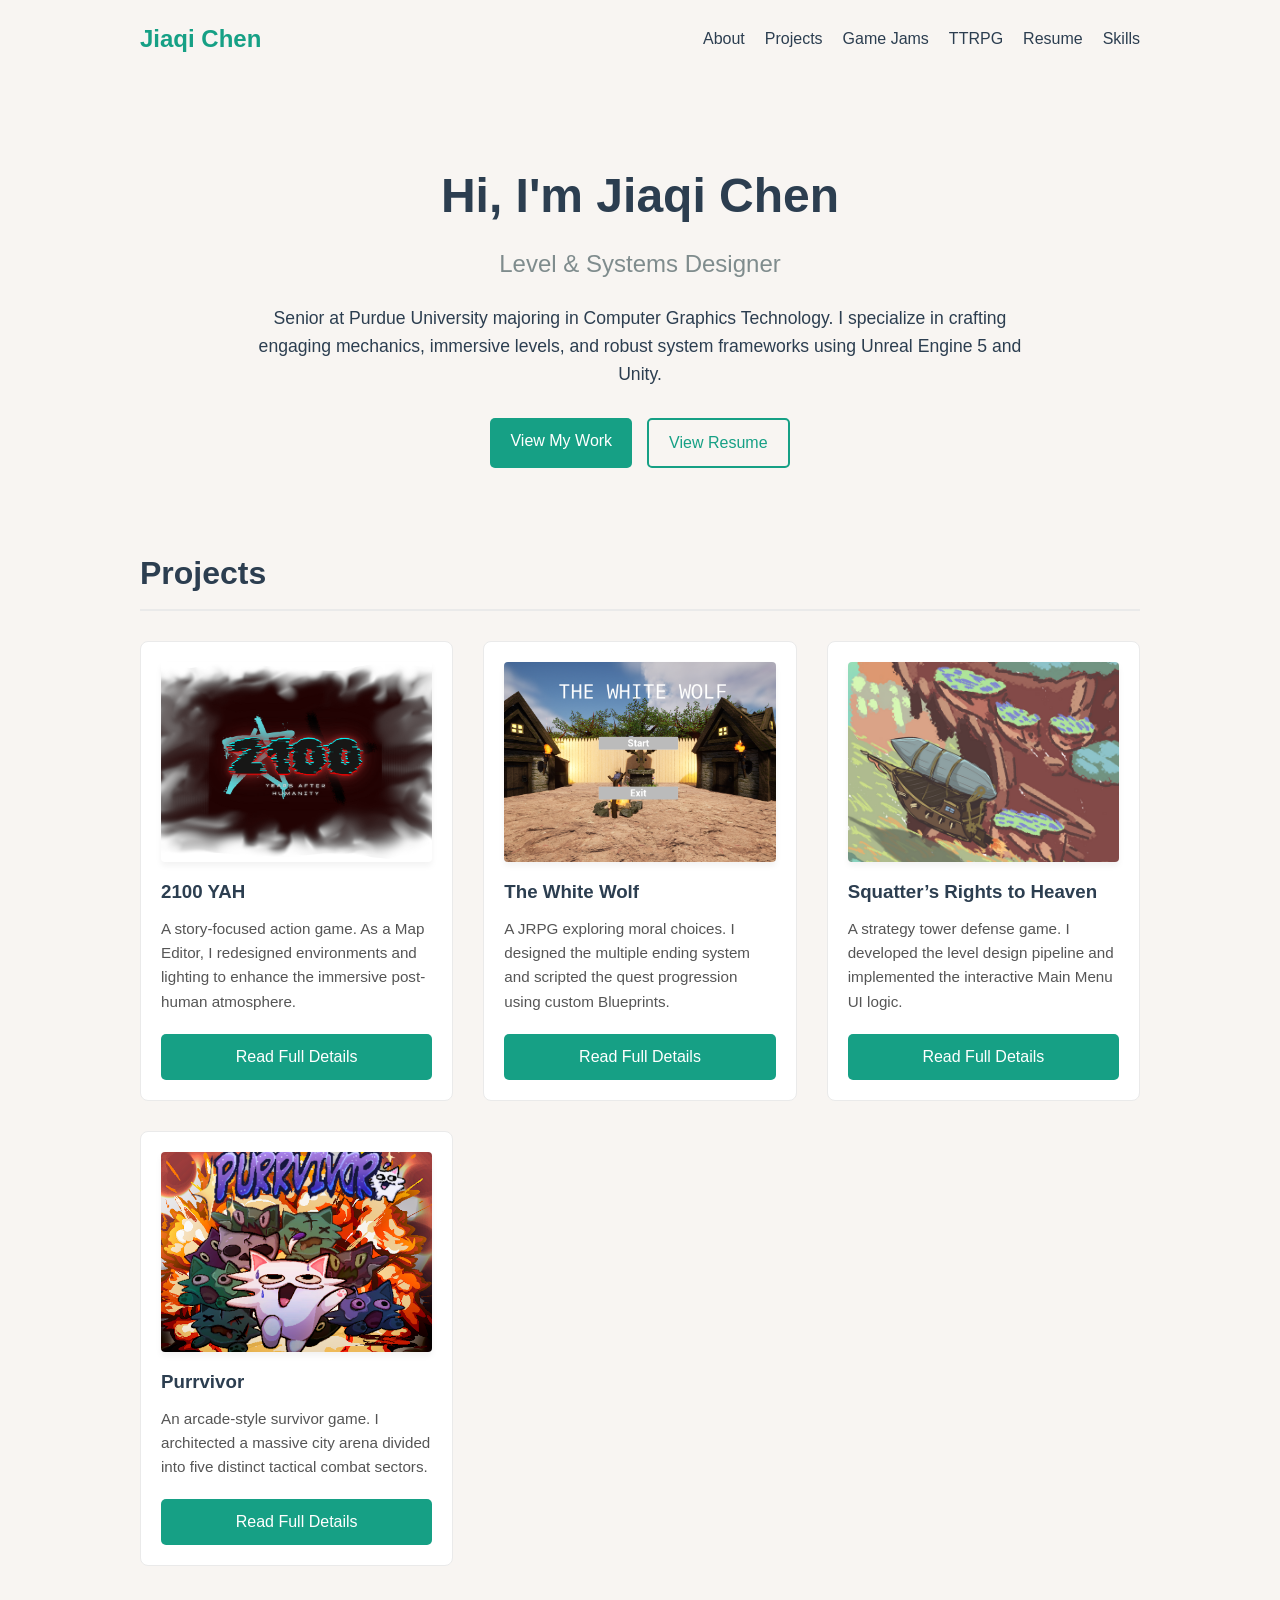
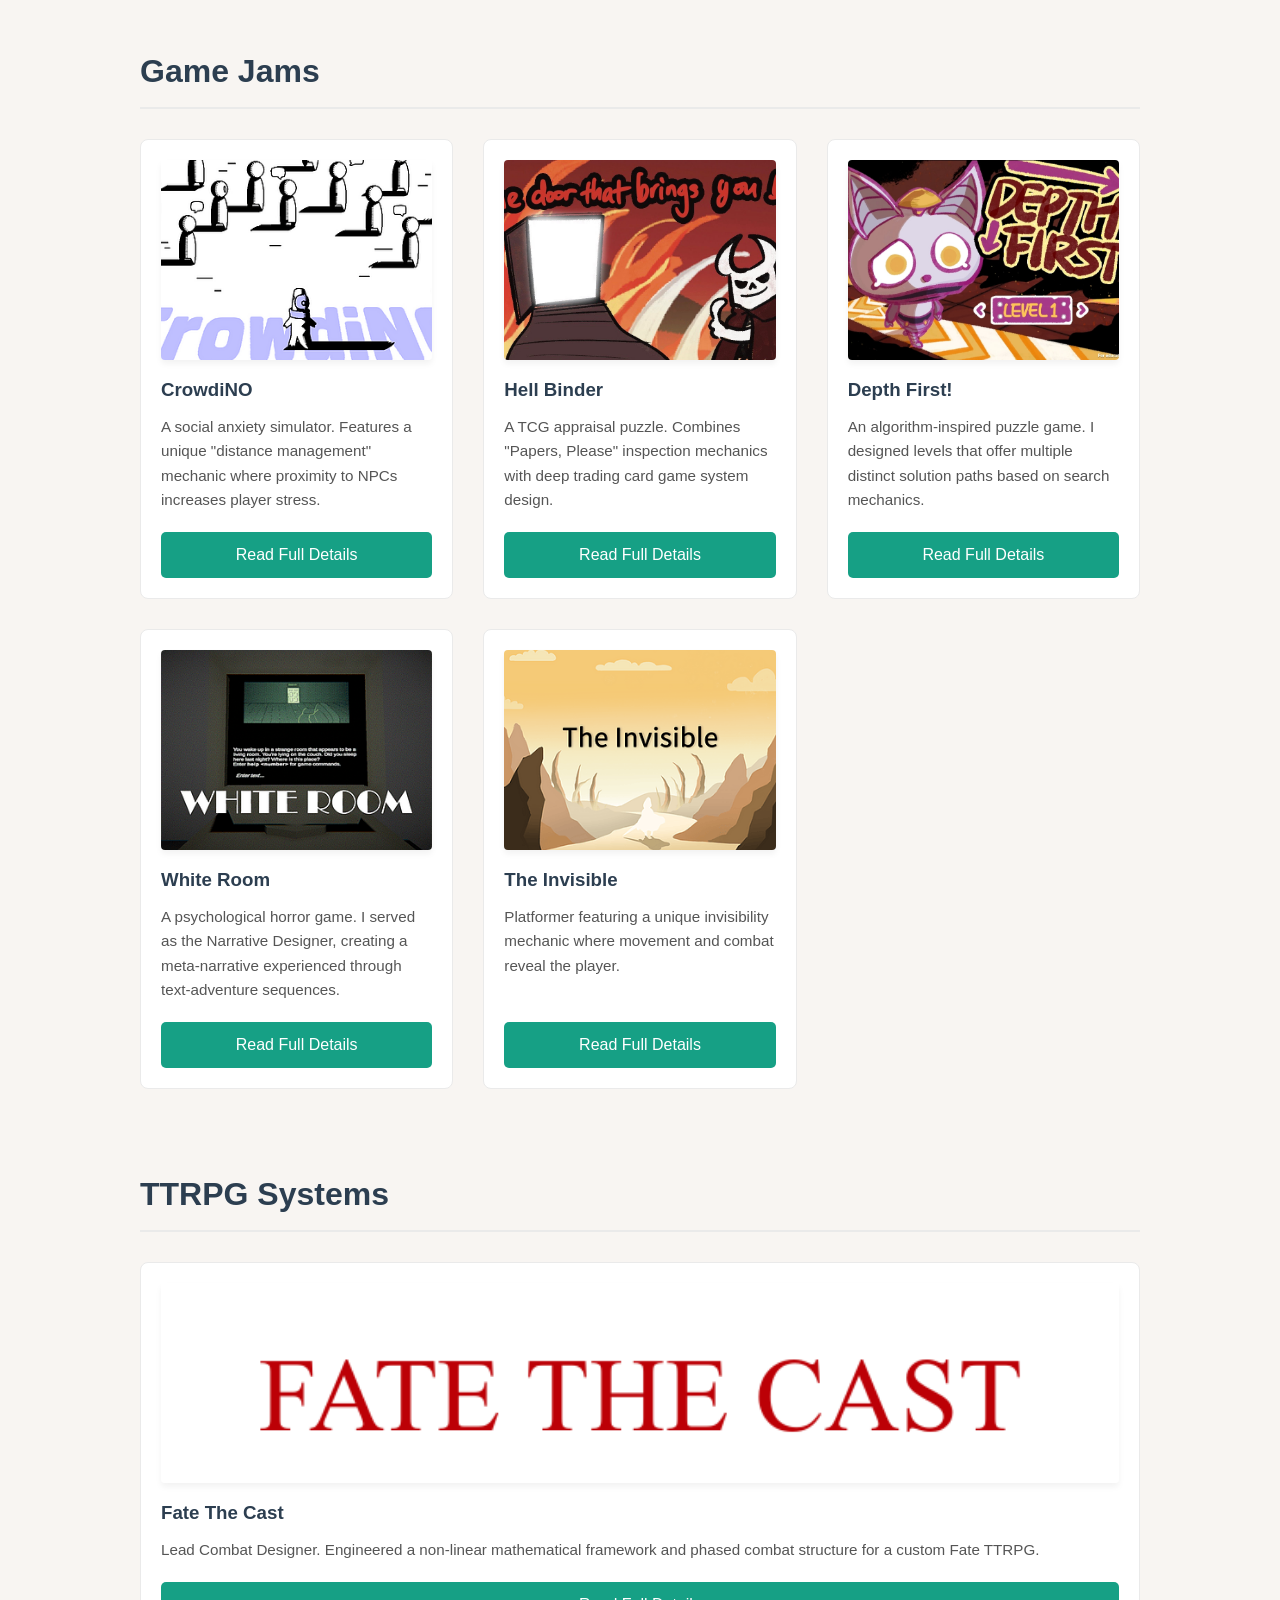
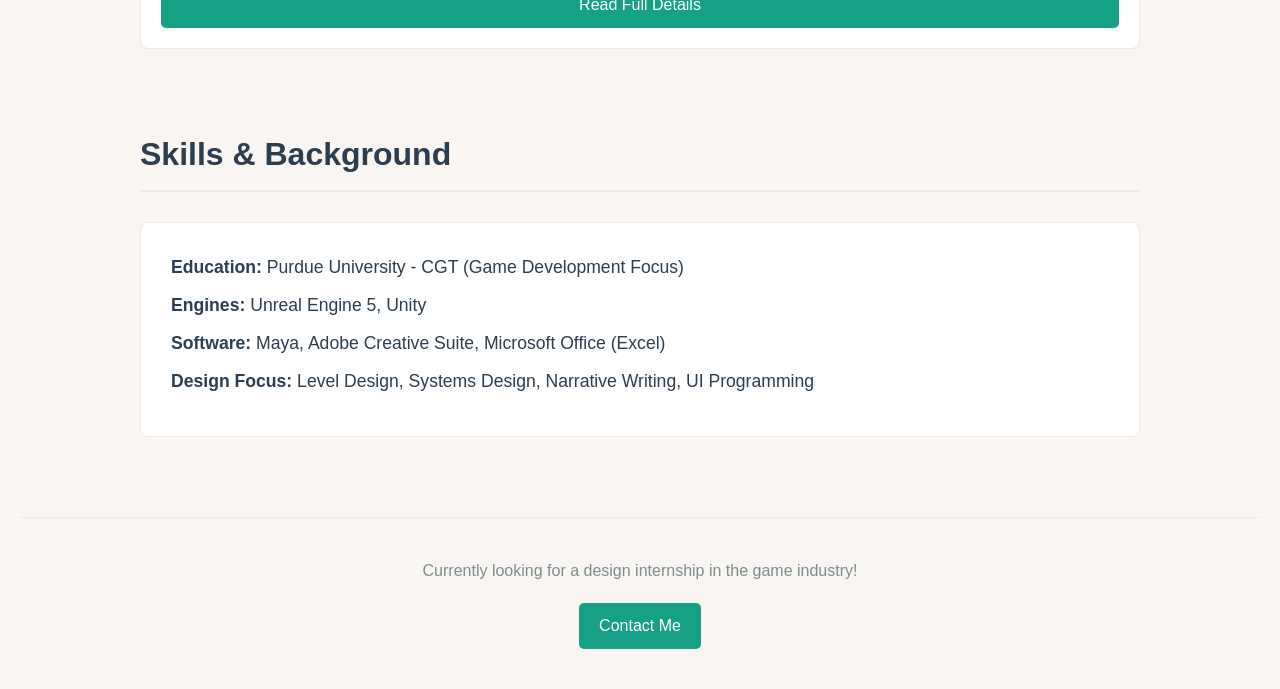
==== index.html @ 8ae1489f "Add files via upload" ====
<!DOCTYPE html>
<html lang="en">
<head>
    <meta charset="UTF-8">
    <meta name="viewport" content="width=device-width, initial-scale=1.0">
    <title>Jiaqi Chen | Level & Systems Designer</title>
    <link rel="stylesheet" href="style.css">
</head>
<body>

    <nav>
        <div class="logo">Jiaqi Chen</div>
        <ul class="nav-links">
            <li><a href="#about">About</a></li>
            <li><a href="#projects">Projects</a></li>
            <li><a href="#gamejams">Game Jams</a></li>
            <li><a href="#ttrpg">TTRPG</a></li>
            <li><a href="resume.html">Resume</a></li> <li><a href="#skills">Skills</a></li>
        </ul>
    </nav>

    <header id="about">
        <h1>Hi, I'm Jiaqi Chen</h1>
        <h2>Level & Systems Designer</h2>
        <p>Senior at Purdue University majoring in Computer Graphics Technology. I specialize in crafting engaging mechanics, immersive levels, and robust system frameworks using Unreal Engine 5 and Unity.</p>
        
        <div style="display: flex; gap: 15px; justify-content: center; margin-top: 30px;">
            <a href="#projects" class="btn">View My Work</a>
            <a href="resume.html" class="btn" style="background-color: transparent; border: 2px solid var(--accent-color); color: var(--accent-color);">View Resume</a>
        </div>
    </header>

    <section id="projects">
        <h2>Projects</h2>
        <div class="project-grid">
            
            <div class="project-card">
                <img src="images/2100YAH_CoverPage.png" alt="2100 YAH" class="project-cover">
                <h3>2100 YAH</h3>
                <p>A story-focused action game. As a Map Editor, I redesigned environments and lighting to enhance the immersive post-human atmosphere.</p>
                <a href="project-2100yah.html" class="details-btn">Read Full Details</a>
            </div>

            <div class="project-card">
                <img src="images/TheWhiteWolf_CoverPage.png" alt="The White Wolf" class="project-cover">
                <h3>The White Wolf</h3>
                <p>A JRPG exploring moral choices. I designed the multiple ending system and scripted the quest progression using custom Blueprints.</p>
                <a href="project-whitewolf.html" class="details-btn">Read Full Details</a>
            </div>

            <div class="project-card">
                <img src="images/ToHeaven_CoverPage.png" alt="Squatter’s Rights to Heaven" class="project-cover">
                <h3>Squatter’s Rights to Heaven</h3>
                <p>A strategy tower defense game. I developed the level design pipeline and implemented the interactive Main Menu UI logic.</p>
                <a href="project-squatter.html" class="details-btn">Read Full Details</a>
            </div>

            <div class="project-card">
                <img src="images/Purrvivor_CoverPage.png" alt="Purrvivor" class="project-cover">
                <h3>Purrvivor</h3>
                <p>An arcade-style survivor game. I architected a massive city arena divided into five distinct tactical combat sectors.</p>
                <a href="project-purrvivor.html" class="details-btn">Read Full Details</a>
            </div>

        </div>
    </section>

    <section id="gamejams">
        <h2>Game Jams</h2>
        <div class="project-grid">
            
            <div class="project-card">
                <img src="images/CrowdiNO_CoverPage.png" alt="CrowdiNO" class="project-cover">
                <h3>CrowdiNO</h3>
                <p>A social anxiety simulator. Features a unique "distance management" mechanic where proximity to NPCs increases player stress.</p>
                <a href="project-crowdino.html" class="details-btn">Read Full Details</a>
            </div>

            <div class="project-card">
                <img src="images/HellBinder_CoverPage.png" alt="Hell Binder" class="project-cover">
                <h3>Hell Binder</h3>
                <p>A TCG appraisal puzzle. Combines "Papers, Please" inspection mechanics with deep trading card game system design.</p>
                <a href="project-hellbinder.html" class="details-btn">Read Full Details</a>
            </div>

            <div class="project-card">
                <img src="images/DepthFirst_CoverPage.png" alt="Depth First" class="project-cover">
                <h3>Depth First!</h3>
                <p>An algorithm-inspired puzzle game. I designed levels that offer multiple distinct solution paths based on search mechanics.</p>
                <a href="project-depthfirst.html" class="details-btn">Read Full Details</a>
            </div>

            <div class="project-card">
                <img src="images/WhiteRoom_CoverPage.png" alt="White Room" class="project-cover">
                <h3>White Room</h3>
                <p>A psychological horror game. I served as the Narrative Designer, creating a meta-narrative experienced through text-adventure sequences.</p>
                <a href="project-whiteroom.html" class="details-btn">Read Full Details</a>
            </div>

            <div class="project-card">
                <img src="images/TheInvisible_CoverPage.png" alt="The Invisible" class="project-cover">
                <h3>The Invisible</h3>
                <p>Platformer featuring a unique invisibility mechanic where movement and combat reveal the player.</p>
                <a href="project-invisible.html" class="details-btn">Read Full Details</a>
            </div>

        </div>
    </section>

    <section id="ttrpg">
        <h2>TTRPG Systems</h2>
        <div class="project-grid">
            <div class="project-card">
                <img src="images/FateTheCast_CoverPage.png" alt="Fate The Cast" class="project-cover">
                <h3>Fate The Cast</h3>
                <p>Lead Combat Designer. Engineered a non-linear mathematical framework and phased combat structure for a custom Fate TTRPG.</p>
                <a href="project-fate.html" class="details-btn">Read Full Details</a>
            </div>
        </div>
    </section>

    <section id="skills">
        <h2>Skills & Background</h2>
        <div class="skills-container">
            <p><strong>Education:</strong> Purdue University - CGT (Game Development Focus)</p>
            <p><strong>Engines:</strong> Unreal Engine 5, Unity</p>
            <p><strong>Software:</strong> Maya, Adobe Creative Suite, Microsoft Office (Excel)</p>
            <p><strong>Design Focus:</strong> Level Design, Systems Design, Narrative Writing, UI Programming</p>
        </div>
    </section>

    <footer>
        <p>Currently looking for a design internship in the game industry!</p>
        <div style="margin-top: 20px;">
            <a href="mailto:jacky.deepdream@gmail.com" class="btn">Contact Me</a>
        </div>
    </footer>

</body>
</html>
---- style.css ----
/* ================================================== */
/* --- 1. 基础设置与配色 (深邃青 & 柔和金) --- */
/* ================================================== */
:root {
    --bg-color: #F8F5F2;      /* 柔和偏暖的背景 */
    --text-color: #2C3E50;    /* 高级深蓝灰文字 */
    --accent-color: #16A085;  /* 深邃青 (主链接/按钮) */
    --accent-secondary: #F39C12; /* 柔和金 (悬浮点缀) */
    --card-bg: #FFFFFF;        /* 纯白卡片背景 */
}

* {
    margin: 0;
    padding: 0;
    box-sizing: border-box;
}

body {
    font-family: -apple-system, BlinkMacSystemFont, "Segoe UI", Roboto, Helvetica, Arial, sans-serif;
    background-color: var(--bg-color);
    color: var(--text-color);
    line-height: 1.6;
    padding: 0 20px;
    scroll-behavior: smooth;
}

/* ================================================== */
/* --- 2. 导航栏 (Nav) --- */
/* ================================================== */
nav {
    display: flex;
    justify-content: space-between;
    align-items: center;
    padding: 20px 0;
    max-width: 1000px;
    margin: 0 auto;
}

.logo {
    font-size: 1.5rem;
    font-weight: bold;
    color: var(--accent-color); 
}

.nav-links {
    list-style: none;
    display: flex;
    gap: 20px;
}

.nav-links a {
    text-decoration: none;
    color: var(--text-color);
    font-weight: 500;
    transition: color 0.2s;
}

.nav-links a:hover {
    color: var(--accent-secondary); 
}

/* ================================================== */
/* --- 3. 头部自我介绍 (Header) --- */
/* ================================================== */
header {
    text-align: center;
    padding: 80px 0;
    max-width: 800px;
    margin: 0 auto;
}

header h1 {
    font-size: 3rem;
    margin-bottom: 10px;
}

header h2 {
    font-size: 1.5rem;
    color: #7F8C8D; 
    margin-bottom: 20px;
    font-weight: normal;
}

header p {
    font-size: 1.1rem;
    margin-bottom: 30px;
}

/* ================================================== */
/* --- 4. 通用按钮与链接 (Buttons) --- */
/* ================================================== */
.btn, .details-btn {
    display: inline-block;
    padding: 10px 20px;
    background-color: var(--accent-color); 
    color: #fff;
    text-decoration: none;
    border: none;
    border-radius: 5px;
    cursor: pointer;
    font-size: 1rem;
    transition: background-color 0.2s ease, transform 0.1s ease;
    text-align: center;
}

.btn:hover, .details-btn:hover {
    background-color: #1abc9c; /* 悬浮时变亮 */
    transform: translateY(-2px); /* 轻微上浮 */
}

/* ================================================== */
/* --- 5. 主页展示区块 (Grid Layout) --- */
/* ================================================== */
#projects, #gamejams, #ttrpg {
    max-width: 1000px;
    margin: 0 auto 80px auto;
}

#projects h2, #gamejams h2, #ttrpg h2 {
    font-size: 2rem;
    margin-bottom: 30px;
    border-bottom: 2px solid #eaeaea;
    padding-bottom: 10px;
}

.project-grid {
    display: grid;
    /* 自动适应屏幕宽度，最小 300px 一列 */
    grid-template-columns: repeat(auto-fit, minmax(300px, 1fr));
    gap: 30px;
}

/* ================================================== */
/* --- 6. 单个项目卡片 (Cards) --- */
/* ================================================== */
.project-card {
    background-color: var(--card-bg);
    border: 1px solid #eaeaea;
    border-radius: 8px;
    padding: 20px;
    transition: transform 0.2s ease, box-shadow 0.2s ease;
    display: flex;
    flex-direction: column;
}

.project-card:hover {
    transform: translateY(-5px);
    box-shadow: 0 10px 20px rgba(0,0,0,0.05); 
}

/* 卡片里的封面图 */
.project-cover {
    width: 100%;
    height: 200px;
    object-fit: cover; 
    border-radius: 4px;
    margin-bottom: 15px;
    display: block;
    box-shadow: 0 4px 6px rgba(0,0,0,0.05); 
}

.project-card h3 {
    margin-bottom: 10px;
}

.project-card p {
    font-size: 0.95rem;
    color: #555;
    margin-bottom: 20px;
    flex-grow: 1; /* 让文字部分撑满，把按钮挤到最下 */
}

/* ================================================== */
/* --- 7. 技能展示区 (Skills Container) --- */
/* ================================================== */
#skills {
    max-width: 1000px;
    margin: 0 auto 80px auto;
}

#skills h2 {
    font-size: 2rem;
    margin-bottom: 30px;
    border-bottom: 2px solid #eaeaea;
    padding-bottom: 10px;
}

.skills-container {
    background-color: var(--card-bg);
    border: 1px solid #eaeaea;
    border-radius: 8px;
    padding: 30px;
}

.skills-container p {
    margin-bottom: 10px;
    font-size: 1.1rem;
}

/* ================================================== */
/* --- 8. 页脚 (Footer) --- */
/* ================================================== */
footer {
    text-align: center;
    padding: 40px 0;
    border-top: 1px solid #eaeaea;
    color: #7F8C8D;
}

/* ================================================== */
/* --- 9. 独立项目详情页 (Project Details Page) --- */
/* ================================================== */
.project-page-container {
    max-width: 800px; /* 适合阅读的窄版排版，也是白框的总宽度 */
    margin: 40px auto;
    background-color: var(--card-bg);
    padding: 50px;
    border-radius: 12px;
    box-shadow: 0 10px 30px rgba(0,0,0,0.05);
    overflow: hidden; /* 防止任何东西意外溢出白框 */
}

/* ================================================== */
/* ✨ 核心修改点：文字和标题缩窄，留给图片/视频 100% 宽度 ✨ */
/* ================================================== */
.project-page-container h1,
.project-page-container h2,
.project-page-container p,
.project-meta,
.img-caption,
.back-link {
    max-width: 700px; /* 文字最宽只有 700px */
    margin-left: auto; /* 居中文字 */
    margin-right: auto; /* 居中文字 */
}

.project-meta p, .img-caption, .project-page-container p {
    /* 恢复内部文字对齐方式 */
    margin-left: initial;
    margin-right: initial;
    /* max-width 重写以确保内部也遵循 */
    max-width: initial;
}

/* 如果是文字段落或 meta bar，本身也要加上 auto 居中 */
.project-meta, .img-caption, .project-page-container p, .back-link, .project-page-container h2 {
    max-width: 700px;
    margin-left: auto;
    margin-right: auto;
}

/* 职位与工具信息栏 */
.project-meta {
    color: #7F8C8D;
    font-size: 1.1rem;
    margin-bottom: 40px;
    padding-bottom: 20px;
    border-bottom: 1px solid #eaeaea;
    display: flex; /* 让 meta 信息在一行对齐 */
    justify-content: center;
    gap: 40px;
}

.project-page-container h2 {
    font-size: 1.8rem;
    margin: 40px auto 20px auto; /* 顶部/底部 margin，左右 auto 居中 */
    color: var(--accent-color);
}

.project-page-container p {
    margin-bottom: 20px;
    font-size: 1.05rem;
}

.back-link {
    display: inline-block;
    margin-bottom: 30px;
    color: var(--accent-color);
    text-decoration: none;
    font-weight: bold;
    transition: color 0.2s;
    text-align: center;
    width: 100%; /* 确保 back-link 作为 700px 宽度的容器正确居中 */
}

.back-link:hover {
    color: var(--accent-secondary);
}

.project-page-container h1 {
    font-size: 2.5rem;
    margin-bottom: 10px;
    text-align: center;
}

/* 详情页内展示能力的大图 - ✨ 保持在白框内 100% 宽度 ✨ */
.showcase-img {
    width: 100%; /* 占满白框的 100% 宽度 (800px) */
    height: auto;
    border-radius: 8px;
    margin: 20px 0 10px 0;
    box-shadow: 0 4px 12px rgba(0,0,0,0.1);
}

/* 图片下方的注释 (图注) - ✨ 文字区域 (700px) 内居中 ✨ */
.img-caption {
    font-size: 0.9rem;
    color: #7F8C8D;
    text-align: center;
    margin-bottom: 40px;
    font-style: italic;
    max-width: 700px;
    margin-left: auto;
    margin-right: auto;
}

/* ================================================== */
/* --- 10. 视频播放器 (YouTube Embed ✨ 已修复溢出问题 ✨) --- */
/* ================================================== */
.video-container {
    position: relative;
    /* ✨ 核心修改：宽度设置为白框的 100% (800px) ✨ */
    width: 100%; 
    /* ✨ 核心修改：删除原本的向左 margin 偏移 ✨ */
    margin-left: 0; 
    /* 现代 CSS 魔法：锁定 16:9 比例 */
    aspect-ratio: 16 / 9; 
    margin-top: 30px;
    margin-bottom: 50px;
    border-radius: 12px;
    overflow: hidden;
    /* 柔和的阴影，不喧宾夺主 */
    box-shadow: 0 4px 12px rgba(0,0,0,0.1); 
    background-color: #222; /* 视频未加载时的底色 */
}

/* 视频 iframe 占满容器 */
.video-container iframe {
    position: absolute;
    top: 0;
    left: 0;
    width: 100%;
    height: 100%;
    border: none;
}
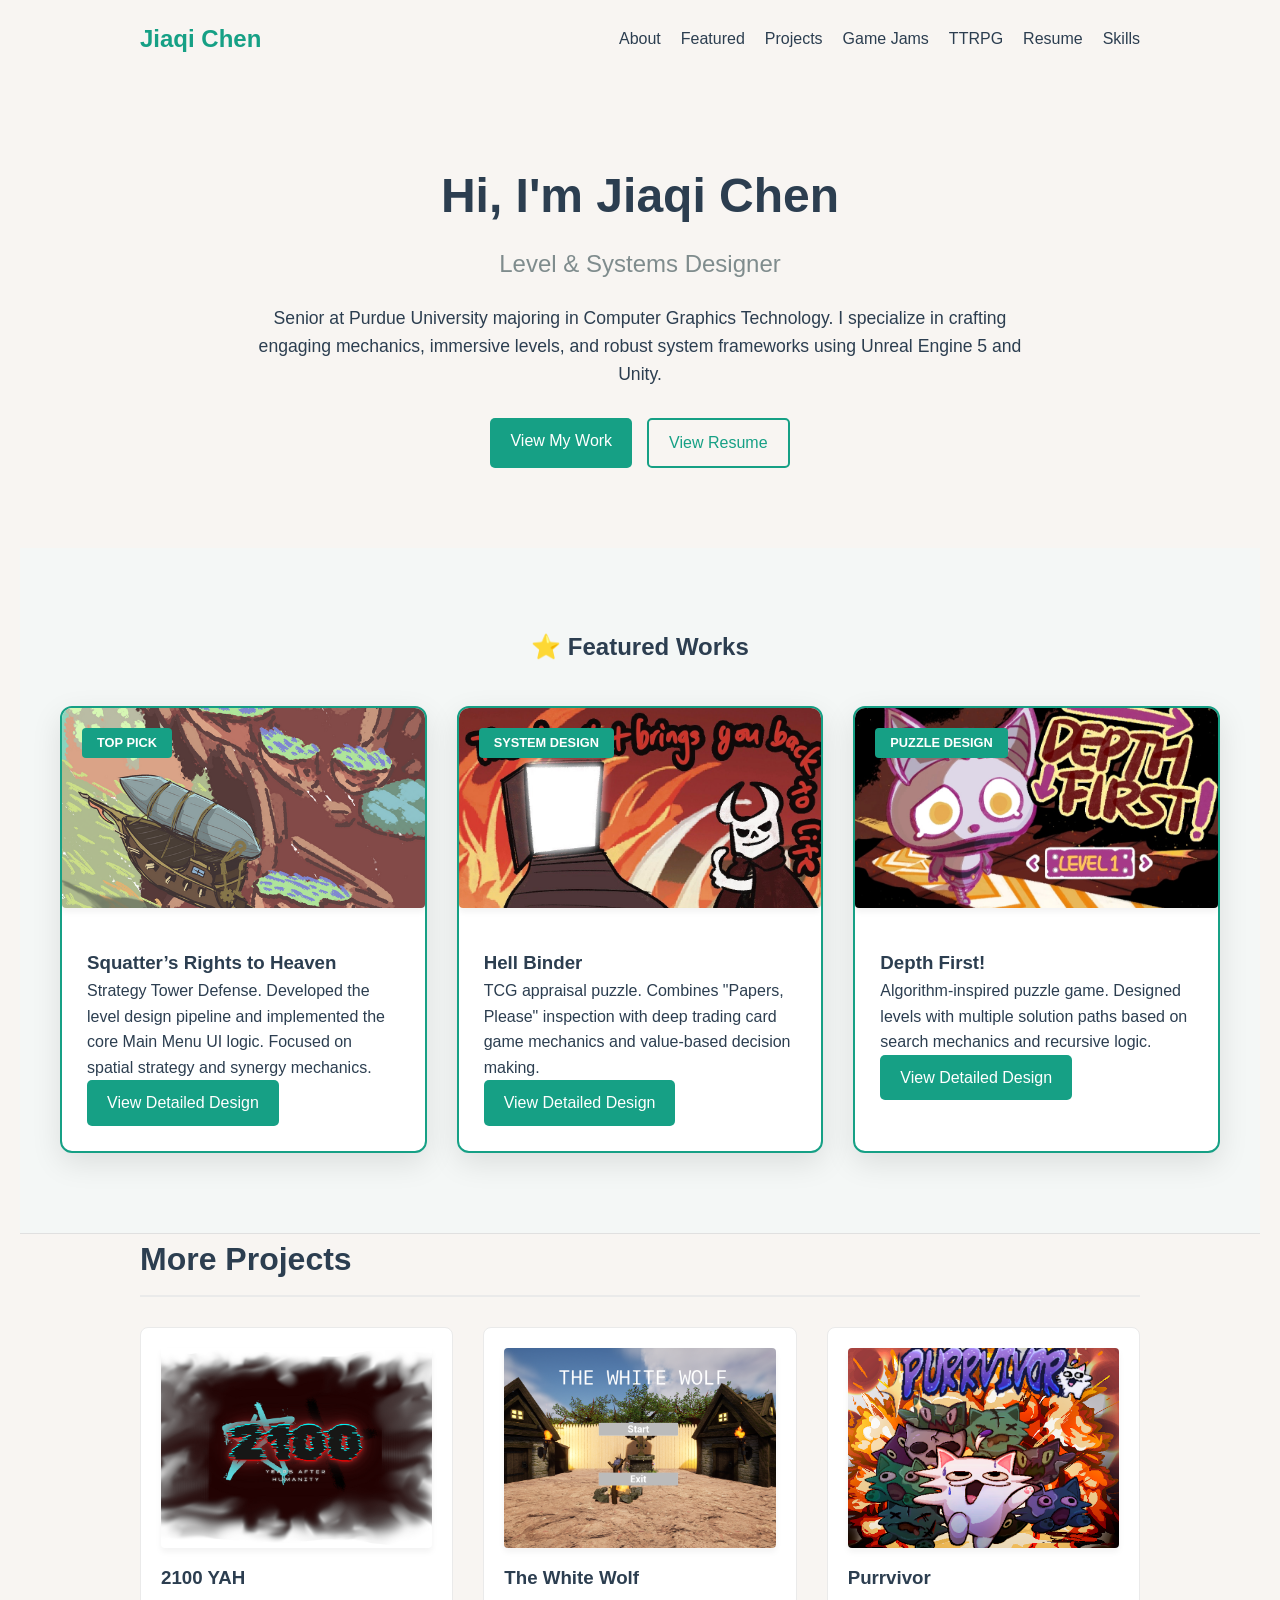
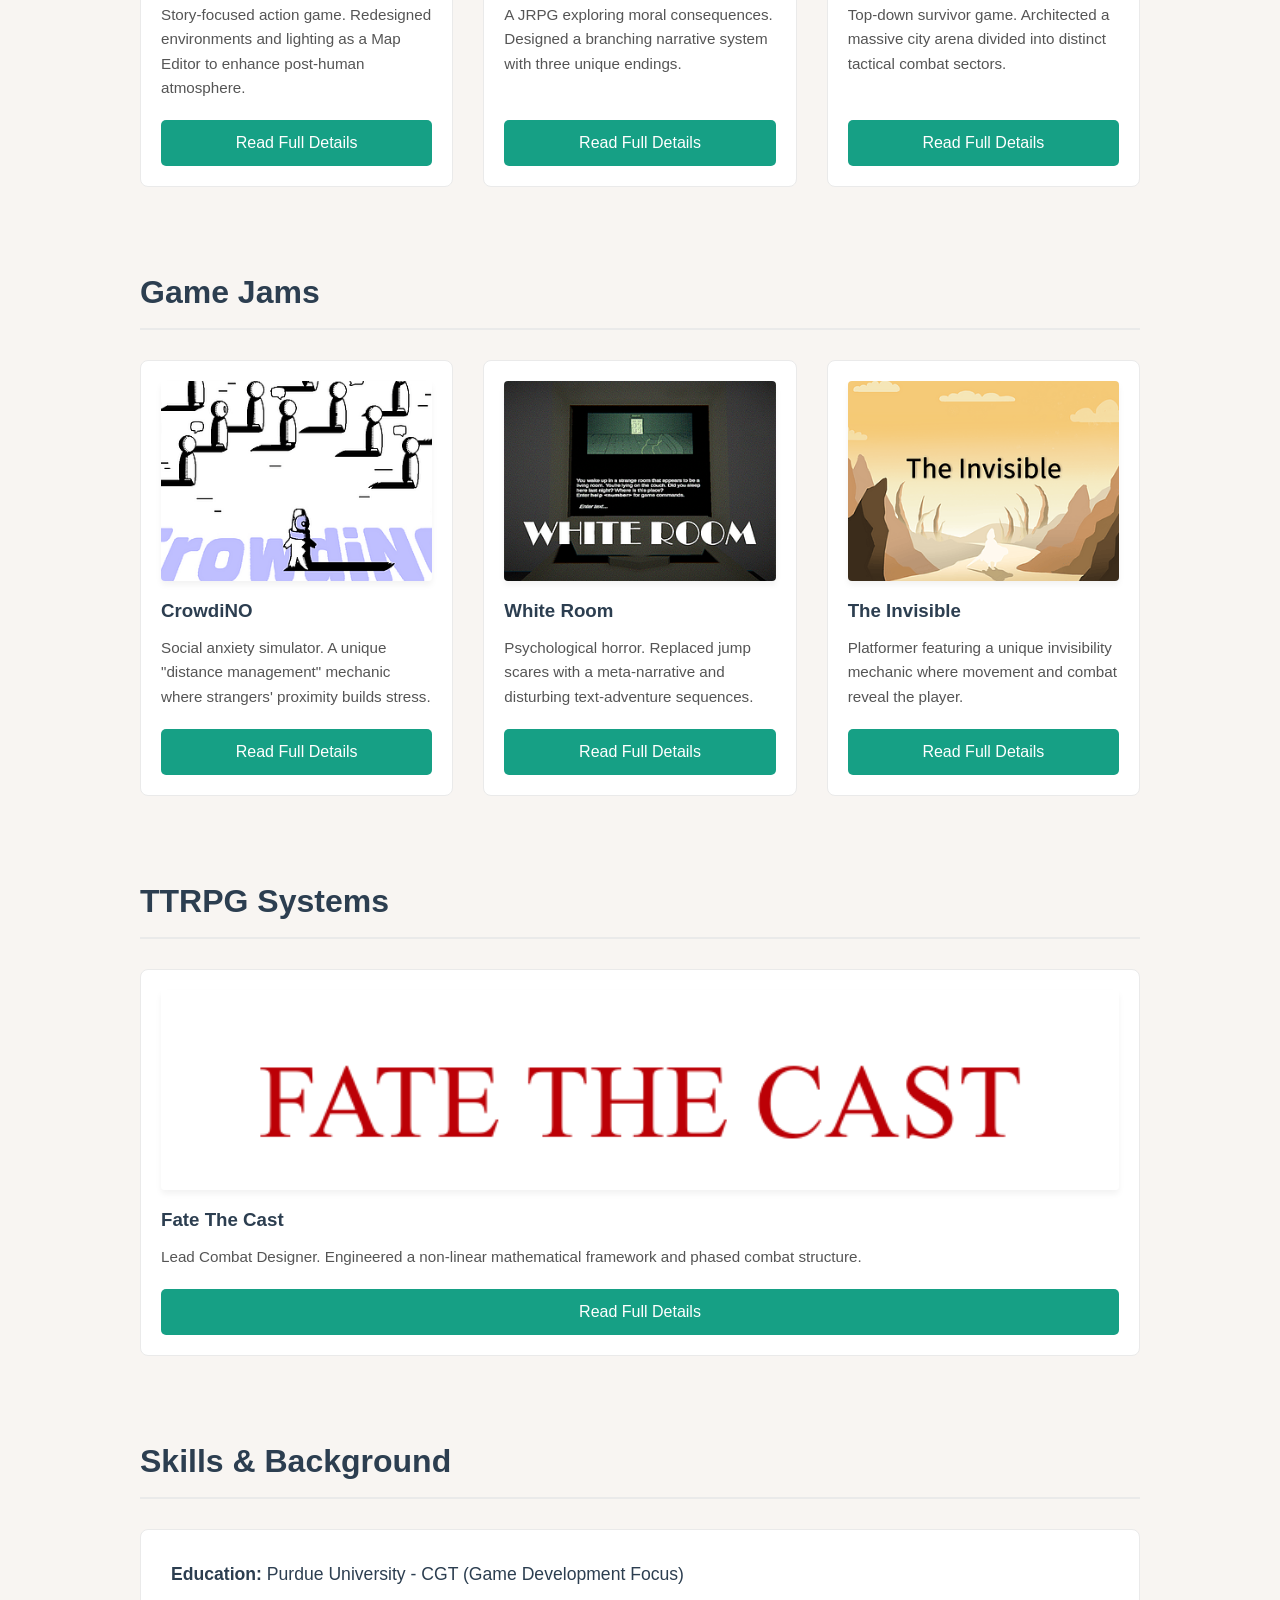
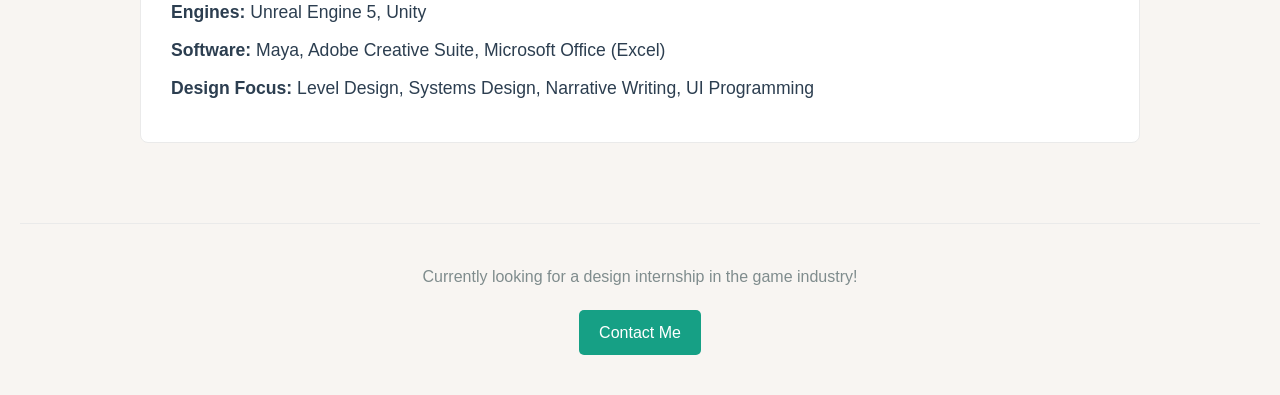
==== commit ce2f34a7: "update to index Adding feature projects and changing some descriptions" ====
--- a/index.html
+++ b/index.html
@@ -5,6 +5,45 @@
     <meta name="viewport" content="width=device-width, initial-scale=1.0">
     <title>Jiaqi Chen | Level & Systems Designer</title>
     <link rel="stylesheet" href="style.css">
+    <style>
+        /* 针对精选区域的额外小样式，突出重点 */
+        .featured-section {
+            background-color: #f4f7f6; /* 轻微的背景色区分 */
+            padding: 80px 0;
+            border-bottom: 1px solid #e0e0e0;
+        }
+        .featured-grid {
+            display: grid;
+            grid-template-columns: repeat(auto-fit, minmax(320px, 1fr));
+            gap: 30px;
+            max-width: 1200px;
+            margin: 0 auto;
+            padding: 0 20px;
+        }
+        .featured-card {
+            background: white;
+            border: 2px solid var(--accent-color); /* 用主色调边框强调 */
+            border-radius: 12px;
+            overflow: hidden;
+            transition: transform 0.3s ease;
+            box-shadow: 0 10px 30px rgba(0,0,0,0.1);
+        }
+        .featured-card:hover {
+            transform: translateY(-10px);
+        }
+        .featured-badge {
+            background-color: var(--accent-color);
+            color: white;
+            padding: 5px 15px;
+            font-size: 0.8rem;
+            font-weight: bold;
+            text-transform: uppercase;
+            position: absolute;
+            top: 20px;
+            left: 20px;
+            border-radius: 4px;
+        }
+    </style>
 </head>
 <body>
 
@@ -12,10 +51,12 @@
         <div class="logo">Jiaqi Chen</div>
         <ul class="nav-links">
             <li><a href="#about">About</a></li>
+            <li><a href="#featured">Featured</a></li>
             <li><a href="#projects">Projects</a></li>
             <li><a href="#gamejams">Game Jams</a></li>
             <li><a href="#ttrpg">TTRPG</a></li>
-            <li><a href="resume.html">Resume</a></li> <li><a href="#skills">Skills</a></li>
+            <li><a href="resume.html">Resume</a></li>
+            <li><a href="#skills">Skills</a></li>
         </ul>
     </nav>
 
@@ -25,75 +66,88 @@
         <p>Senior at Purdue University majoring in Computer Graphics Technology. I specialize in crafting engaging mechanics, immersive levels, and robust system frameworks using Unreal Engine 5 and Unity.</p>
         
         <div style="display: flex; gap: 15px; justify-content: center; margin-top: 30px;">
-            <a href="#projects" class="btn">View My Work</a>
+            <a href="#featured" class="btn">View My Work</a>
             <a href="resume.html" class="btn" style="background-color: transparent; border: 2px solid var(--accent-color); color: var(--accent-color);">View Resume</a>
         </div>
     </header>
 
+    <section id="featured" class="featured-section">
+        <h2 style="text-align: center; margin-bottom: 40px;">⭐ Featured Works</h2>
+        <div class="featured-grid">
+            
+            <div class="featured-card" style="position: relative;">
+                <span class="featured-badge">Top Pick</span>
+                <img src="images/ToHeaven_CoverPage.png" alt="Squatter’s Rights to Heaven" class="project-cover">
+                <div style="padding: 25px;">
+                    <h3>Squatter’s Rights to Heaven</h3>
+                    <p>Strategy Tower Defense. Developed the level design pipeline and implemented the core Main Menu UI logic. Focused on spatial strategy and synergy mechanics.</p>
+                    <a href="project-squatter.html" class="details-btn">View Detailed Design</a>
+                </div>
+            </div>
+
+            <div class="featured-card" style="position: relative;">
+                <span class="featured-badge">System Design</span>
+                <img src="images/HellBinder_CoverPage.png" alt="Hell Binder" class="project-cover">
+                <div style="padding: 25px;">
+                    <h3>Hell Binder</h3>
+                    <p>TCG appraisal puzzle. Combines "Papers, Please" inspection with deep trading card game mechanics and value-based decision making.</p>
+                    <a href="project-hellbinder.html" class="details-btn">View Detailed Design</a>
+                </div>
+            </div>
+
+            <div class="featured-card" style="position: relative;">
+                <span class="featured-badge">Puzzle Design</span>
+                <img src="images/DepthFirst_CoverPage.png" alt="Depth First" class="project-cover">
+                <div style="padding: 25px;">
+                    <h3>Depth First!</h3>
+                    <p>Algorithm-inspired puzzle game. Designed levels with multiple solution paths based on search mechanics and recursive logic.</p>
+                    <a href="project-depthfirst.html" class="details-btn">View Detailed Design</a>
+                </div>
+            </div>
+
+        </div>
+    </section>
+
     <section id="projects">
-        <h2>Projects</h2>
+        <h2>More Projects</h2>
         <div class="project-grid">
-            
             <div class="project-card">
                 <img src="images/2100YAH_CoverPage.png" alt="2100 YAH" class="project-cover">
                 <h3>2100 YAH</h3>
-                <p>A story-focused action game. As a Map Editor, I redesigned environments and lighting to enhance the immersive post-human atmosphere.</p>
+                <p>Story-focused action game. Redesigned environments and lighting as a Map Editor to enhance post-human atmosphere.</p>
                 <a href="project-2100yah.html" class="details-btn">Read Full Details</a>
             </div>
 
             <div class="project-card">
                 <img src="images/TheWhiteWolf_CoverPage.png" alt="The White Wolf" class="project-cover">
                 <h3>The White Wolf</h3>
-                <p>A JRPG exploring moral choices. I designed the multiple ending system and scripted the quest progression using custom Blueprints.</p>
+                <p>A JRPG exploring moral consequences. Designed a branching narrative system with three unique endings.</p>
                 <a href="project-whitewolf.html" class="details-btn">Read Full Details</a>
-            </div>
-
-            <div class="project-card">
-                <img src="images/ToHeaven_CoverPage.png" alt="Squatter’s Rights to Heaven" class="project-cover">
-                <h3>Squatter’s Rights to Heaven</h3>
-                <p>A strategy tower defense game. I developed the level design pipeline and implemented the interactive Main Menu UI logic.</p>
-                <a href="project-squatter.html" class="details-btn">Read Full Details</a>
             </div>
 
             <div class="project-card">
                 <img src="images/Purrvivor_CoverPage.png" alt="Purrvivor" class="project-cover">
                 <h3>Purrvivor</h3>
-                <p>An arcade-style survivor game. I architected a massive city arena divided into five distinct tactical combat sectors.</p>
+                <p>Top-down survivor game. Architected a massive city arena divided into distinct tactical combat sectors.</p>
                 <a href="project-purrvivor.html" class="details-btn">Read Full Details</a>
             </div>
-
         </div>
     </section>
 
     <section id="gamejams">
         <h2>Game Jams</h2>
         <div class="project-grid">
-            
             <div class="project-card">
                 <img src="images/CrowdiNO_CoverPage.png" alt="CrowdiNO" class="project-cover">
                 <h3>CrowdiNO</h3>
-                <p>A social anxiety simulator. Features a unique "distance management" mechanic where proximity to NPCs increases player stress.</p>
+                <p>Social anxiety simulator. A unique "distance management" mechanic where strangers' proximity builds stress.</p>
                 <a href="project-crowdino.html" class="details-btn">Read Full Details</a>
-            </div>
-
-            <div class="project-card">
-                <img src="images/HellBinder_CoverPage.png" alt="Hell Binder" class="project-cover">
-                <h3>Hell Binder</h3>
-                <p>A TCG appraisal puzzle. Combines "Papers, Please" inspection mechanics with deep trading card game system design.</p>
-                <a href="project-hellbinder.html" class="details-btn">Read Full Details</a>
-            </div>
-
-            <div class="project-card">
-                <img src="images/DepthFirst_CoverPage.png" alt="Depth First" class="project-cover">
-                <h3>Depth First!</h3>
-                <p>An algorithm-inspired puzzle game. I designed levels that offer multiple distinct solution paths based on search mechanics.</p>
-                <a href="project-depthfirst.html" class="details-btn">Read Full Details</a>
             </div>
 
             <div class="project-card">
                 <img src="images/WhiteRoom_CoverPage.png" alt="White Room" class="project-cover">
                 <h3>White Room</h3>
-                <p>A psychological horror game. I served as the Narrative Designer, creating a meta-narrative experienced through text-adventure sequences.</p>
+                <p>Psychological horror. Replaced jump scares with a meta-narrative and disturbing text-adventure sequences.</p>
                 <a href="project-whiteroom.html" class="details-btn">Read Full Details</a>
             </div>
 
@@ -103,7 +157,6 @@
                 <p>Platformer featuring a unique invisibility mechanic where movement and combat reveal the player.</p>
                 <a href="project-invisible.html" class="details-btn">Read Full Details</a>
             </div>
-
         </div>
     </section>
 
@@ -113,7 +166,7 @@
             <div class="project-card">
                 <img src="images/FateTheCast_CoverPage.png" alt="Fate The Cast" class="project-cover">
                 <h3>Fate The Cast</h3>
-                <p>Lead Combat Designer. Engineered a non-linear mathematical framework and phased combat structure for a custom Fate TTRPG.</p>
+                <p>Lead Combat Designer. Engineered a non-linear mathematical framework and phased combat structure.</p>
                 <a href="project-fate.html" class="details-btn">Read Full Details</a>
             </div>
         </div>
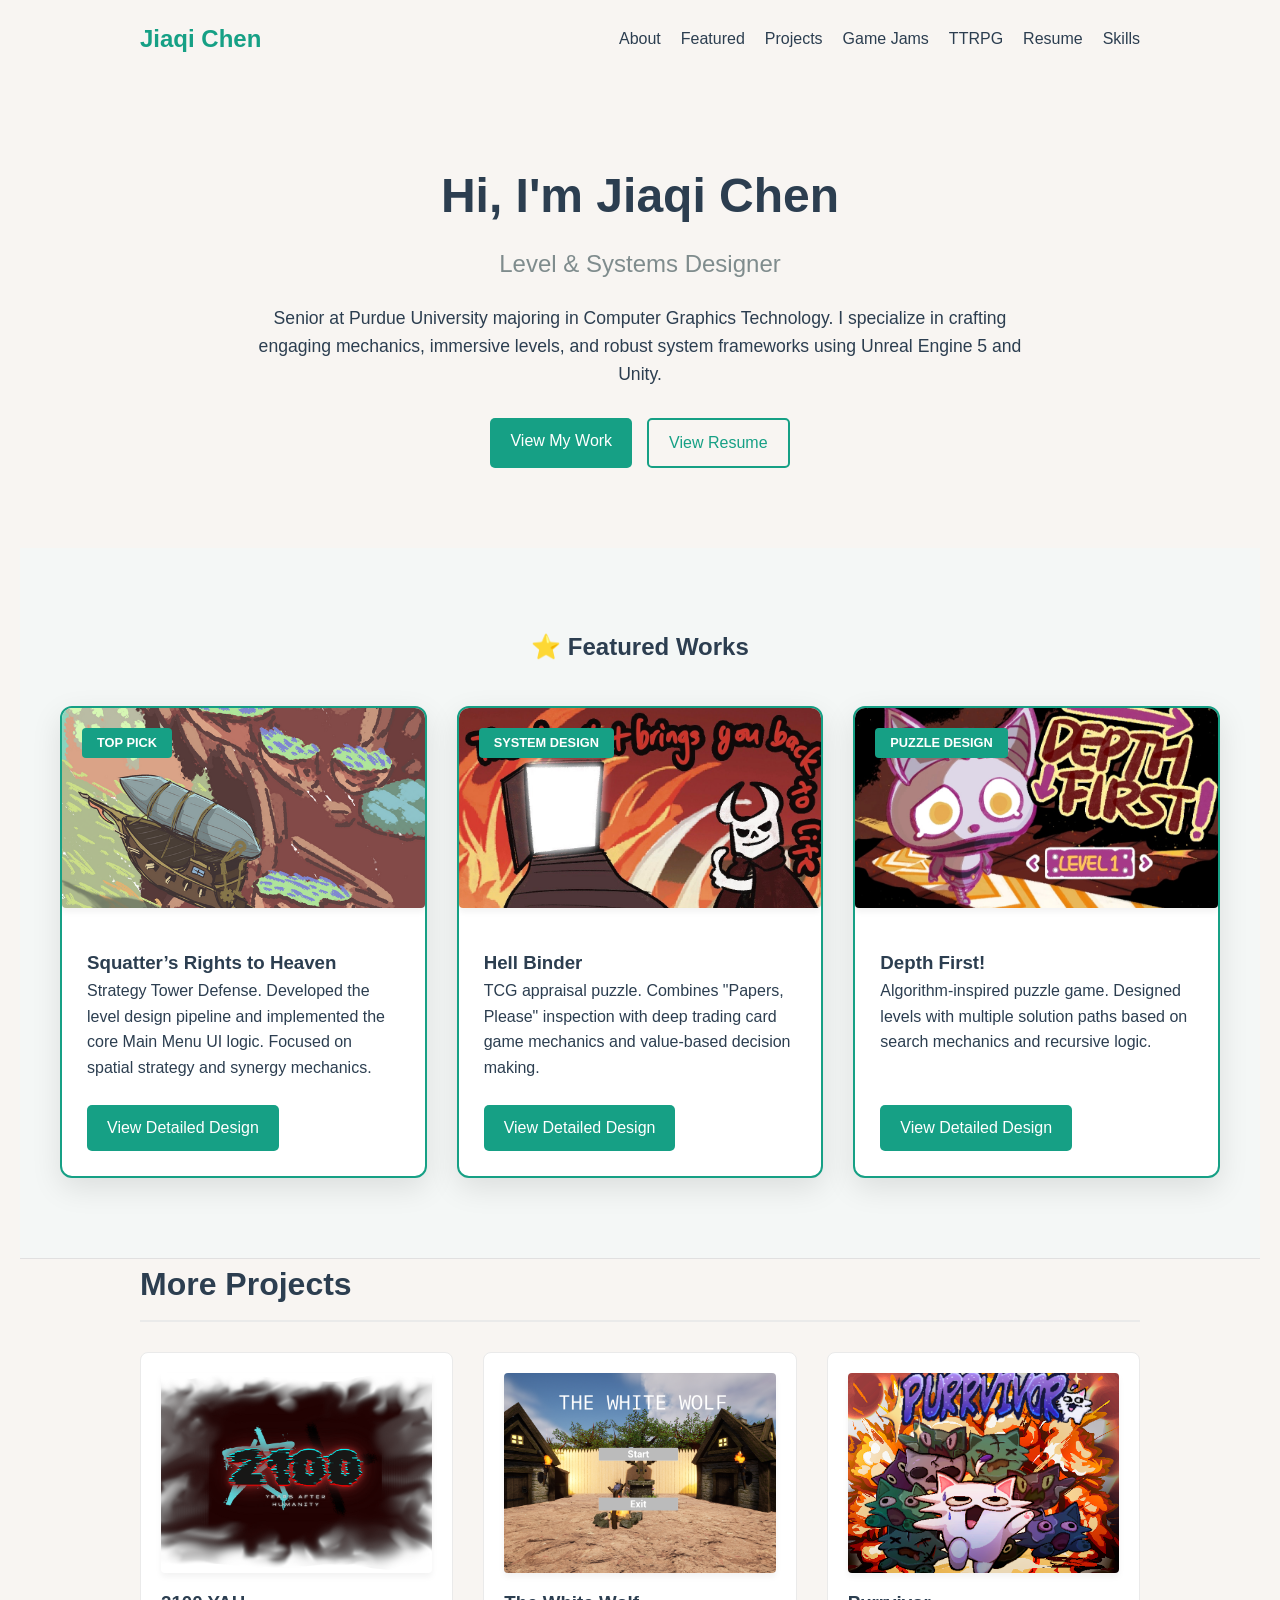
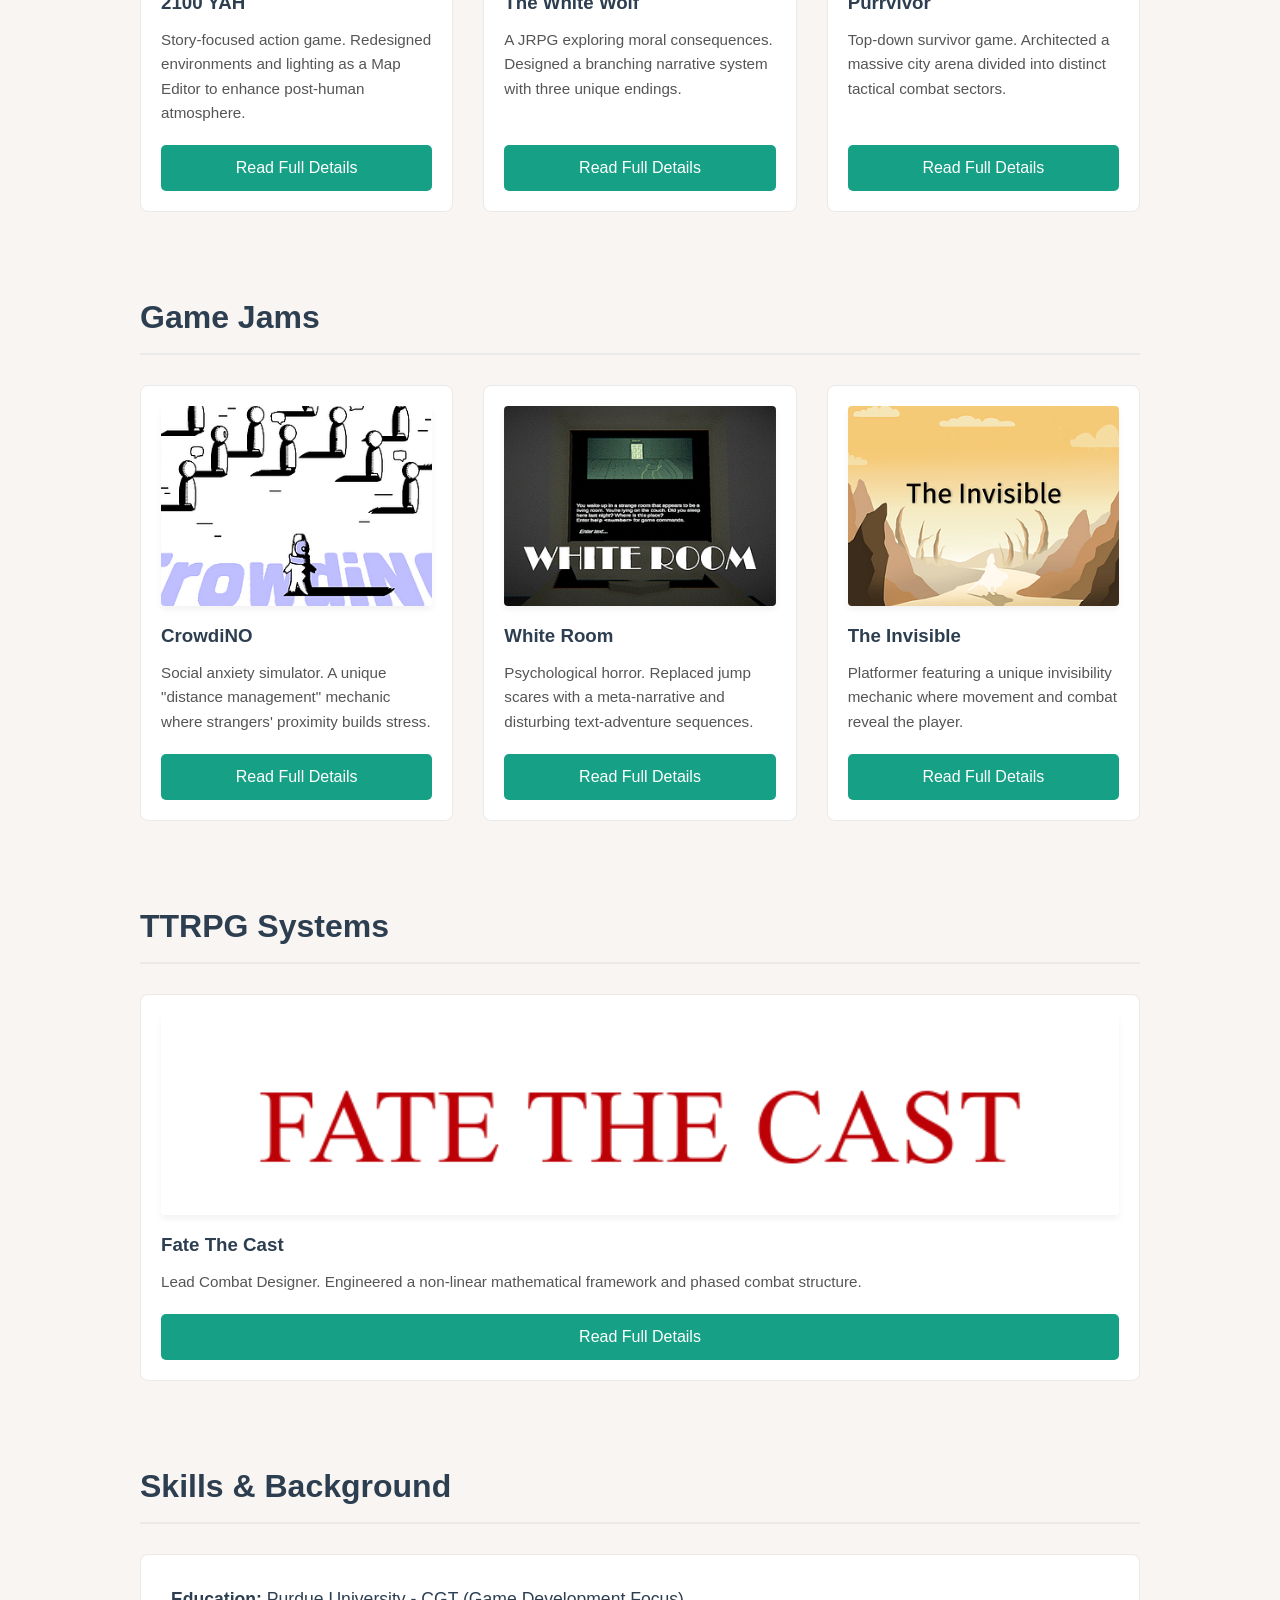
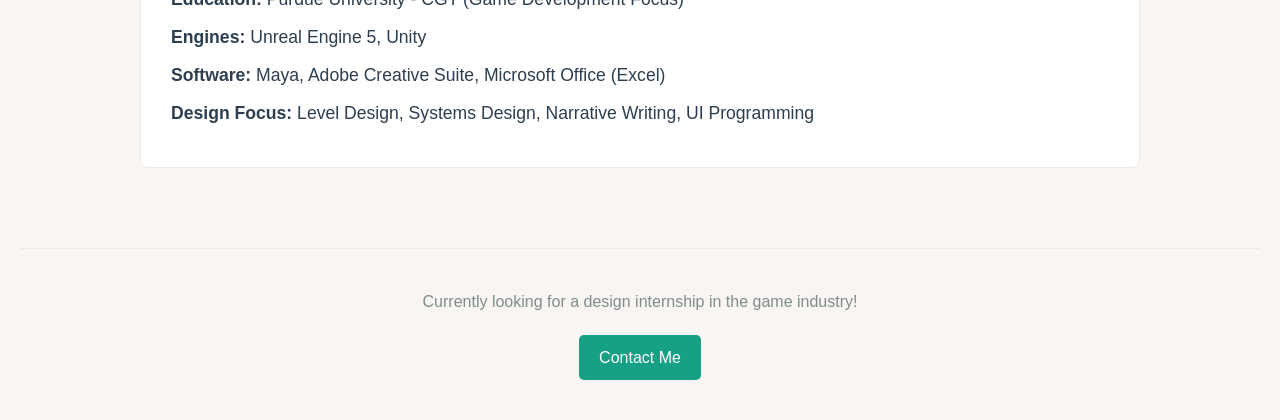
==== commit ce613f35: "Update index.html fix the button" ====
--- a/index.html
+++ b/index.html
@@ -8,7 +8,7 @@
     <style>
         /* 针对精选区域的额外小样式，突出重点 */
         .featured-section {
-            background-color: #f4f7f6; /* 轻微的背景色区分 */
+            background-color: #f4f7f6;
             padding: 80px 0;
             border-bottom: 1px solid #e0e0e0;
         }
@@ -22,11 +22,14 @@
         }
         .featured-card {
             background: white;
-            border: 2px solid var(--accent-color); /* 用主色调边框强调 */
+            border: 2px solid var(--accent-color);
             border-radius: 12px;
             overflow: hidden;
             transition: transform 0.3s ease;
             box-shadow: 0 10px 30px rgba(0,0,0,0.1);
+            /* ✨ 新增：开启弹性盒子，强制等高对齐 ✨ */
+            display: flex;
+            flex-direction: column;
         }
         .featured-card:hover {
             transform: translateY(-10px);
@@ -42,6 +45,21 @@
             top: 20px;
             left: 20px;
             border-radius: 4px;
+            z-index: 2;
+        }
+        /* ✨ 新增：内部容器占满剩余空间，把按钮推到底部 ✨ */
+        .featured-content {
+            padding: 25px;
+            display: flex;
+            flex-direction: column;
+            flex-grow: 1;
+        }
+        .featured-content p {
+            flex-grow: 1;
+            margin-bottom: 25px;
+        }
+        .featured-content .details-btn {
+            align-self: flex-start; /* 保持按钮原有大小 */
         }
     </style>
 </head>
@@ -78,7 +96,7 @@
             <div class="featured-card" style="position: relative;">
                 <span class="featured-badge">Top Pick</span>
                 <img src="images/ToHeaven_CoverPage.png" alt="Squatter’s Rights to Heaven" class="project-cover">
-                <div style="padding: 25px;">
+                <div class="featured-content">
                     <h3>Squatter’s Rights to Heaven</h3>
                     <p>Strategy Tower Defense. Developed the level design pipeline and implemented the core Main Menu UI logic. Focused on spatial strategy and synergy mechanics.</p>
                     <a href="project-squatter.html" class="details-btn">View Detailed Design</a>
@@ -88,7 +106,7 @@
             <div class="featured-card" style="position: relative;">
                 <span class="featured-badge">System Design</span>
                 <img src="images/HellBinder_CoverPage.png" alt="Hell Binder" class="project-cover">
-                <div style="padding: 25px;">
+                <div class="featured-content">
                     <h3>Hell Binder</h3>
                     <p>TCG appraisal puzzle. Combines "Papers, Please" inspection with deep trading card game mechanics and value-based decision making.</p>
                     <a href="project-hellbinder.html" class="details-btn">View Detailed Design</a>
@@ -98,7 +116,7 @@
             <div class="featured-card" style="position: relative;">
                 <span class="featured-badge">Puzzle Design</span>
                 <img src="images/DepthFirst_CoverPage.png" alt="Depth First" class="project-cover">
-                <div style="padding: 25px;">
+                <div class="featured-content">
                     <h3>Depth First!</h3>
                     <p>Algorithm-inspired puzzle game. Designed levels with multiple solution paths based on search mechanics and recursive logic.</p>
                     <a href="project-depthfirst.html" class="details-btn">View Detailed Design</a>
@@ -190,4 +208,4 @@
     </footer>
 
 </body>
-</html>+</html>
